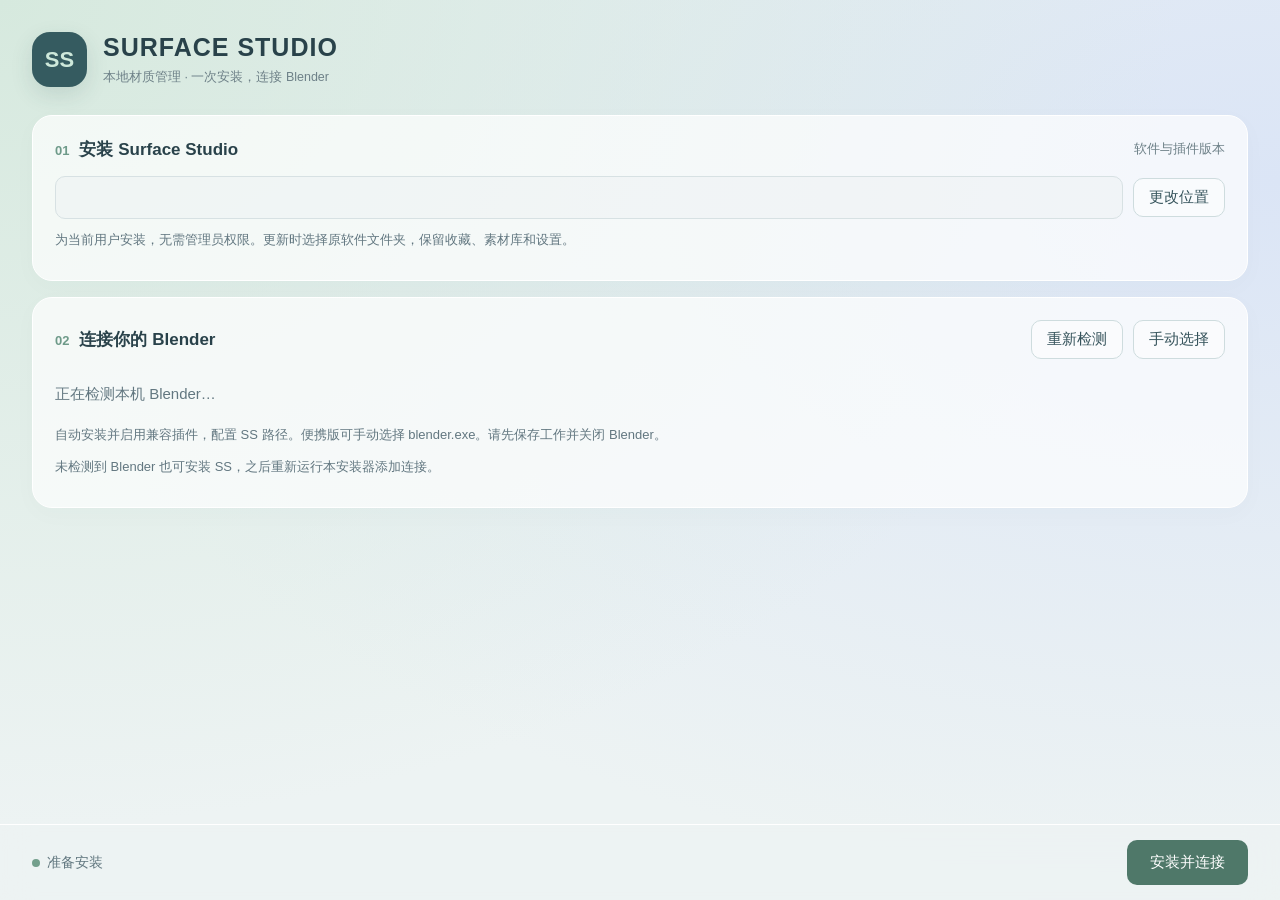
==== installer_ui.html @ aabb59fd "Add SS installer with automatic Blender setup and rollback" ====
<!doctype html>
<html lang="zh-CN"><meta charset="utf-8"><meta name="viewport" content="width=device-width,initial-scale=1">
<title>Surface Studio 安装</title>
<style>
:root{font-family:"Segoe UI","Microsoft YaHei",sans-serif;color:#29424a;background:#edf3f3;font-size:15px}*{box-sizing:border-box}body{margin:0;background:radial-gradient(ellipse at 0 0,#d6e9de,transparent 65%),radial-gradient(ellipse at 100% 20%,#dbe5f6,transparent 70%);min-height:100vh;padding:32px}header{display:flex;gap:16px;align-items:center;margin-bottom:28px}.mark{width:55px;height:55px;background:#355b60;color:#cde8da;border-radius:18px;display:grid;place-items:center;font-weight:650;font-size:22px;box-shadow:0 8px 22px #274d4b22}h1{font-size:25px;letter-spacing:1px;margin:0 0 5px}p{margin:7px 0;line-height:1.7;color:#627780}h2{font-size:17px;margin:0}small{color:#6e8188}section{padding:22px;margin-bottom:16px;background:#ffffffb0;border:1px solid #fff;border-radius:20px;box-shadow:0 6px 25px #29424a06}.heading{display:flex;align-items:center;justify-content:space-between;gap:12px;margin-bottom:15px}.step{color:#6e9a89;font-size:13px;margin-right:10px}button{font:inherit;border:1px solid #cedcde;color:#35535b;background:#ffffff85;border-radius:10px;padding:9px 15px;cursor:pointer}button:hover{background:#fff}button:focus-visible,input:focus-visible{outline:3px solid #93b9aa;outline-offset:2px}button:disabled{opacity:.5;cursor:default}.row{display:flex;gap:10px;align-items:center}.path{flex:1;width:100%;font:inherit;background:#edf2f480;color:#314c55;border:1px solid #d7e1e3;border-radius:10px;padding:12px;min-width:0}.hint{font-size:13px;margin-top:10px}.blender{display:flex;gap:12px;padding:13px 0;border-top:1px solid #dfe7e8;align-items:flex-start}.blender:first-child{border-top:0}.blender input{accent-color:#557f70;width:18px;height:18px;margin-top:4px}.blender b{display:block;margin-bottom:3px}.blender .location{font-size:12px;overflow-wrap:anywhere;color:#7a8c92}.blender .reason{font-size:13px;margin:5px 0;color:#5e8375}.blender.unsupported .reason{color:#99734d}#versions{max-height:245px;overflow:auto;padding-right:6px}footer{display:flex;align-items:center;gap:12px;padding:6px 0}#stage{flex:1;color:#61777f;font-size:14px}#install{background:#4f7869;color:white;border:0;padding:13px 23px}#install:hover{background:#416859}#error{white-space:pre-wrap;color:#9c513d;font-size:14px;margin:12px 0}#results:empty{display:none}#results{padding:15px 20px}.result{padding:8px 0;line-height:1.6;font-size:14px}.ok{color:#3d785e}.fail{color:#98603e}.result span{display:block;color:#627780}#launch{display:none}.busy-indicator{width:8px;height:8px;border-radius:50%;background:#739f8c;display:inline-block;margin-right:7px}.busy .busy-indicator{animation:pulse 1s infinite alternate}@keyframes pulse{to{opacity:.3}}@media(max-width:800px){body{padding:22px}.heading{flex-wrap:wrap}}
body{padding-bottom:105px}footer{position:fixed;left:0;right:0;bottom:0;padding:15px 32px;background:#edf3f3ed;border-top:1px solid #fff;backdrop-filter:blur(16px);z-index:5}
</style>
<header><div class="mark">SS</div><div><h1>SURFACE STUDIO</h1><small>本地材质管理 · 一次安装，连接 Blender</small></div></header>
<section><div class="heading"><h2><span class="step">01</span>安装 Surface Studio</h2><small id="versions-label">软件与插件版本</small></div><div class="row"><input class="path" id="destination" aria-label="软件安装位置"><button id="folder">更改位置</button></div><p class="hint">为当前用户安装，无需管理员权限。更新时选择原软件文件夹，保留收藏、素材库和设置。</p></section>
<section><div class="heading"><h2><span class="step">02</span>连接你的 Blender</h2><div class="row"><button id="scan">重新检测</button><button id="add">手动选择</button></div></div><div id="versions"><p>正在检测本机 Blender…</p></div><p class="hint">自动安装并启用兼容插件，配置 SS 路径。便携版可手动选择 blender.exe。请先保存工作并关闭 Blender。</p><p class="hint">未检测到 Blender 也可安装 SS，之后重新运行本安装器添加连接。</p></section>
<section id="results" aria-live="polite"></section><div id="error" role="alert"></div>
<footer><div id="stage" role="status"><i class="busy-indicator"></i><span>准备安装</span></div><button id="launch">打开 Surface Studio</button><button id="install">安装并连接</button></footer>
<script>
const $=s=>document.querySelector(s);let api,items=[],busy=false;
function setBusy(value){busy=value;document.body.classList.toggle('busy',value);document.querySelectorAll('button,input').forEach(e=>e.disabled=value);document.querySelectorAll('.unsupported input').forEach(e=>e.disabled=true)}
function renderItems(next){items=next;$('#versions').replaceChildren();if(!items.length){$('#versions').textContent='未检测到 Blender，可手动选择，或直接安装 SS。';return}for(const item of items){const label=document.createElement('label');label.className='blender'+(item.supported?'':' unsupported');const input=document.createElement('input');input.type='checkbox';input.checked=!!item.supported;input.disabled=!item.supported;input.value=item.path;const text=document.createElement('div');for(const [tag,cls,value]of [['b','','Blender '+item.version_string],['div','location',item.path],['div','reason',item.reason]]){const e=document.createElement(tag);e.className=cls;e.textContent=value;text.append(e)}label.append(input,text);$('#versions').append(label)}}
function renderResults(results){$('#results').replaceChildren();for(const result of results){const e=document.createElement('div');e.className='result '+(result.ok?'ok':'fail');e.textContent=(result.ok?'✓ ':'! ')+result.title;const message=document.createElement('span');message.textContent=result.message;e.append(message);$('#results').append(e)}}
async function action(fn){if(busy)return;setBusy(true);$('#error').textContent='';try{const r=await fn();if(r.error)$('#error').textContent=r.error;if(r.items)renderItems(r.items);if(r.destination)$('#destination').value=r.destination;if(r.results){renderResults(r.results);$('#results').scrollIntoView({behavior:'smooth',block:'start'})}const current=await api.state();$('#stage span').textContent=current.stage;if(r.installed)$('#launch').style.display='block'}catch(e){$('#error').textContent='操作失败：'+e.message}finally{setBusy(false)}}
window.addEventListener('pywebviewready',async()=>{api=window.pywebview.api;const d=await api.defaults();$('#destination').value=d.destination;$('#versions-label').textContent='SS '+d.ss_version+' / 插件 '+d.addon_version;$('#scan').onclick=()=>action(()=>api.scan());$('#add').onclick=()=>action(()=>api.browse_blender());$('#folder').onclick=()=>action(()=>api.browse_destination());$('#install').onclick=()=>{const selected=[...document.querySelectorAll('#versions input:checked')].map(e=>e.value);action(()=>api.install($('#destination').value,selected))};$('#launch').onclick=()=>api.launch();setInterval(async()=>{try{const s=await api.state();$('#stage span').textContent=s.stage;if(s.busy)renderResults(s.results)}catch{}},600);await action(()=>api.scan())});
</script></html>
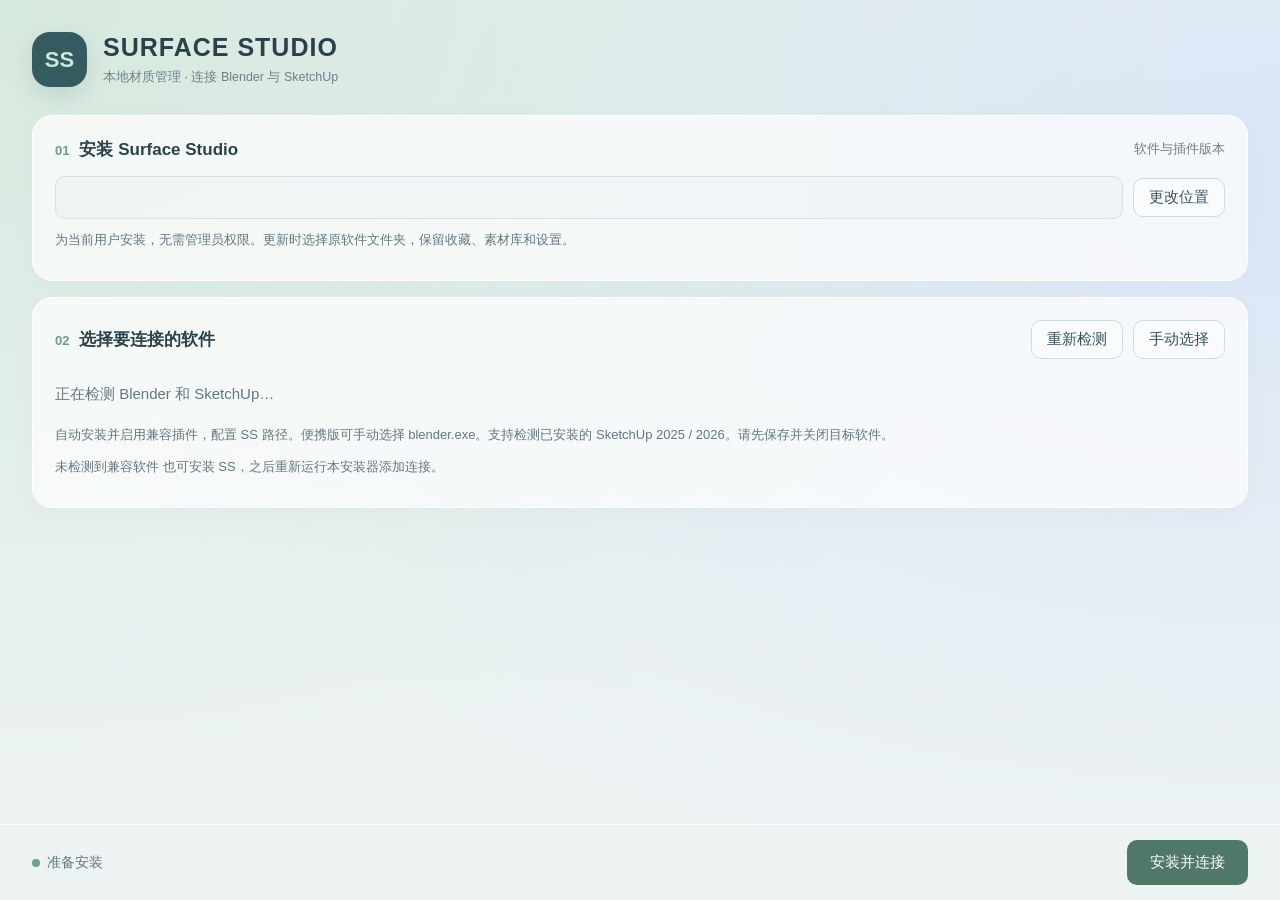
==== commit 98d1e149: "Release 1.7.0: SketchUp 2025/2026 installer and desktop material drag" ====
--- a/installer_ui.html
+++ b/installer_ui.html
@@ -5,16 +5,16 @@
 :root{font-family:"Segoe UI","Microsoft YaHei",sans-serif;color:#29424a;background:#edf3f3;font-size:15px}*{box-sizing:border-box}body{margin:0;background:radial-gradient(ellipse at 0 0,#d6e9de,transparent 65%),radial-gradient(ellipse at 100% 20%,#dbe5f6,transparent 70%);min-height:100vh;padding:32px}header{display:flex;gap:16px;align-items:center;margin-bottom:28px}.mark{width:55px;height:55px;background:#355b60;color:#cde8da;border-radius:18px;display:grid;place-items:center;font-weight:650;font-size:22px;box-shadow:0 8px 22px #274d4b22}h1{font-size:25px;letter-spacing:1px;margin:0 0 5px}p{margin:7px 0;line-height:1.7;color:#627780}h2{font-size:17px;margin:0}small{color:#6e8188}section{padding:22px;margin-bottom:16px;background:#ffffffb0;border:1px solid #fff;border-radius:20px;box-shadow:0 6px 25px #29424a06}.heading{display:flex;align-items:center;justify-content:space-between;gap:12px;margin-bottom:15px}.step{color:#6e9a89;font-size:13px;margin-right:10px}button{font:inherit;border:1px solid #cedcde;color:#35535b;background:#ffffff85;border-radius:10px;padding:9px 15px;cursor:pointer}button:hover{background:#fff}button:focus-visible,input:focus-visible{outline:3px solid #93b9aa;outline-offset:2px}button:disabled{opacity:.5;cursor:default}.row{display:flex;gap:10px;align-items:center}.path{flex:1;width:100%;font:inherit;background:#edf2f480;color:#314c55;border:1px solid #d7e1e3;border-radius:10px;padding:12px;min-width:0}.hint{font-size:13px;margin-top:10px}.blender{display:flex;gap:12px;padding:13px 0;border-top:1px solid #dfe7e8;align-items:flex-start}.blender:first-child{border-top:0}.blender input{accent-color:#557f70;width:18px;height:18px;margin-top:4px}.blender b{display:block;margin-bottom:3px}.blender .location{font-size:12px;overflow-wrap:anywhere;color:#7a8c92}.blender .reason{font-size:13px;margin:5px 0;color:#5e8375}.blender.unsupported .reason{color:#99734d}#versions{max-height:245px;overflow:auto;padding-right:6px}footer{display:flex;align-items:center;gap:12px;padding:6px 0}#stage{flex:1;color:#61777f;font-size:14px}#install{background:#4f7869;color:white;border:0;padding:13px 23px}#install:hover{background:#416859}#error{white-space:pre-wrap;color:#9c513d;font-size:14px;margin:12px 0}#results:empty{display:none}#results{padding:15px 20px}.result{padding:8px 0;line-height:1.6;font-size:14px}.ok{color:#3d785e}.fail{color:#98603e}.result span{display:block;color:#627780}#launch{display:none}.busy-indicator{width:8px;height:8px;border-radius:50%;background:#739f8c;display:inline-block;margin-right:7px}.busy .busy-indicator{animation:pulse 1s infinite alternate}@keyframes pulse{to{opacity:.3}}@media(max-width:800px){body{padding:22px}.heading{flex-wrap:wrap}}
 body{padding-bottom:105px}footer{position:fixed;left:0;right:0;bottom:0;padding:15px 32px;background:#edf3f3ed;border-top:1px solid #fff;backdrop-filter:blur(16px);z-index:5}
 </style>
-<header><div class="mark">SS</div><div><h1>SURFACE STUDIO</h1><small>本地材质管理 · 一次安装，连接 Blender</small></div></header>
+<header><div class="mark">SS</div><div><h1>SURFACE STUDIO</h1><small>本地材质管理 · 连接 Blender 与 SketchUp</small></div></header>
 <section><div class="heading"><h2><span class="step">01</span>安装 Surface Studio</h2><small id="versions-label">软件与插件版本</small></div><div class="row"><input class="path" id="destination" aria-label="软件安装位置"><button id="folder">更改位置</button></div><p class="hint">为当前用户安装，无需管理员权限。更新时选择原软件文件夹，保留收藏、素材库和设置。</p></section>
-<section><div class="heading"><h2><span class="step">02</span>连接你的 Blender</h2><div class="row"><button id="scan">重新检测</button><button id="add">手动选择</button></div></div><div id="versions"><p>正在检测本机 Blender…</p></div><p class="hint">自动安装并启用兼容插件，配置 SS 路径。便携版可手动选择 blender.exe。请先保存工作并关闭 Blender。</p><p class="hint">未检测到 Blender 也可安装 SS，之后重新运行本安装器添加连接。</p></section>
+<section><div class="heading"><h2><span class="step">02</span>选择要连接的软件</h2><div class="row"><button id="scan">重新检测</button><button id="add">手动选择</button></div></div><div id="versions"><p>正在检测 Blender 和 SketchUp…</p></div><p class="hint">自动安装并启用兼容插件，配置 SS 路径。便携版可手动选择 blender.exe。支持检测已安装的 SketchUp 2025 / 2026。请先保存并关闭目标软件。</p><p class="hint">未检测到兼容软件 也可安装 SS，之后重新运行本安装器添加连接。</p></section>
 <section id="results" aria-live="polite"></section><div id="error" role="alert"></div>
 <footer><div id="stage" role="status"><i class="busy-indicator"></i><span>准备安装</span></div><button id="launch">打开 Surface Studio</button><button id="install">安装并连接</button></footer>
 <script>
 const $=s=>document.querySelector(s);let api,items=[],busy=false;
 function setBusy(value){busy=value;document.body.classList.toggle('busy',value);document.querySelectorAll('button,input').forEach(e=>e.disabled=value);document.querySelectorAll('.unsupported input').forEach(e=>e.disabled=true)}
-function renderItems(next){items=next;$('#versions').replaceChildren();if(!items.length){$('#versions').textContent='未检测到 Blender，可手动选择，或直接安装 SS。';return}for(const item of items){const label=document.createElement('label');label.className='blender'+(item.supported?'':' unsupported');const input=document.createElement('input');input.type='checkbox';input.checked=!!item.supported;input.disabled=!item.supported;input.value=item.path;const text=document.createElement('div');for(const [tag,cls,value]of [['b','','Blender '+item.version_string],['div','location',item.path],['div','reason',item.reason]]){const e=document.createElement(tag);e.className=cls;e.textContent=value;text.append(e)}label.append(input,text);$('#versions').append(label)}}
+function renderItems(next){items=next;$('#versions').replaceChildren();if(!items.length){$('#versions').textContent='未检测到兼容软件，可手动选择，或直接安装 SS。';return}for(const item of items){const label=document.createElement('label');label.className='blender'+(item.supported?'':' unsupported');const input=document.createElement('input');input.type='checkbox';input.checked=!!item.supported;input.disabled=!item.supported;input.value=item.path;const text=document.createElement('div');for(const [tag,cls,value]of [['b','',(item.host || 'Blender')+' '+item.version_string],['div','location',item.path],['div','reason',item.reason]]){const e=document.createElement(tag);e.className=cls;e.textContent=value;text.append(e)}label.append(input,text);$('#versions').append(label)}}
 function renderResults(results){$('#results').replaceChildren();for(const result of results){const e=document.createElement('div');e.className='result '+(result.ok?'ok':'fail');e.textContent=(result.ok?'✓ ':'! ')+result.title;const message=document.createElement('span');message.textContent=result.message;e.append(message);$('#results').append(e)}}
 async function action(fn){if(busy)return;setBusy(true);$('#error').textContent='';try{const r=await fn();if(r.error)$('#error').textContent=r.error;if(r.items)renderItems(r.items);if(r.destination)$('#destination').value=r.destination;if(r.results){renderResults(r.results);$('#results').scrollIntoView({behavior:'smooth',block:'start'})}const current=await api.state();$('#stage span').textContent=current.stage;if(r.installed)$('#launch').style.display='block'}catch(e){$('#error').textContent='操作失败：'+e.message}finally{setBusy(false)}}
-window.addEventListener('pywebviewready',async()=>{api=window.pywebview.api;const d=await api.defaults();$('#destination').value=d.destination;$('#versions-label').textContent='SS '+d.ss_version+' / 插件 '+d.addon_version;$('#scan').onclick=()=>action(()=>api.scan());$('#add').onclick=()=>action(()=>api.browse_blender());$('#folder').onclick=()=>action(()=>api.browse_destination());$('#install').onclick=()=>{const selected=[...document.querySelectorAll('#versions input:checked')].map(e=>e.value);action(()=>api.install($('#destination').value,selected))};$('#launch').onclick=()=>api.launch();setInterval(async()=>{try{const s=await api.state();$('#stage span').textContent=s.stage;if(s.busy)renderResults(s.results)}catch{}},600);await action(()=>api.scan())});
+window.addEventListener('pywebviewready',async()=>{api=window.pywebview.api;const d=await api.defaults();$('#destination').value=d.destination;$('#versions-label').textContent='SS '+d.ss_version+' / 插件 '+d.addon_version;$('#scan').onclick=()=>action(()=>api.scan());$('#add').onclick=()=>action(()=>api.browse_blender());$('#folder').onclick=()=>action(()=>api.browse_destination());$('#install').onclick=()=>{const selected=[...document.querySelectorAll('#versions input:checked')].map(e=>e.value);action(()=>api.install($('#destination').value,selected))};$('#launch').onclick=()=>api.launch();setInterval(async()=>{try{const s=await api.state();$('#stage span').textContent=s.stage;if(s.busy)renderResults(s.results)}catch{}},600);if(d.updateMode){await action(()=>api.auto_update());const end=await api.state();if(end.installed&&end.results.every(r=>r.ok))await api.launch()}else await action(()=>api.scan())});
 </script></html>
